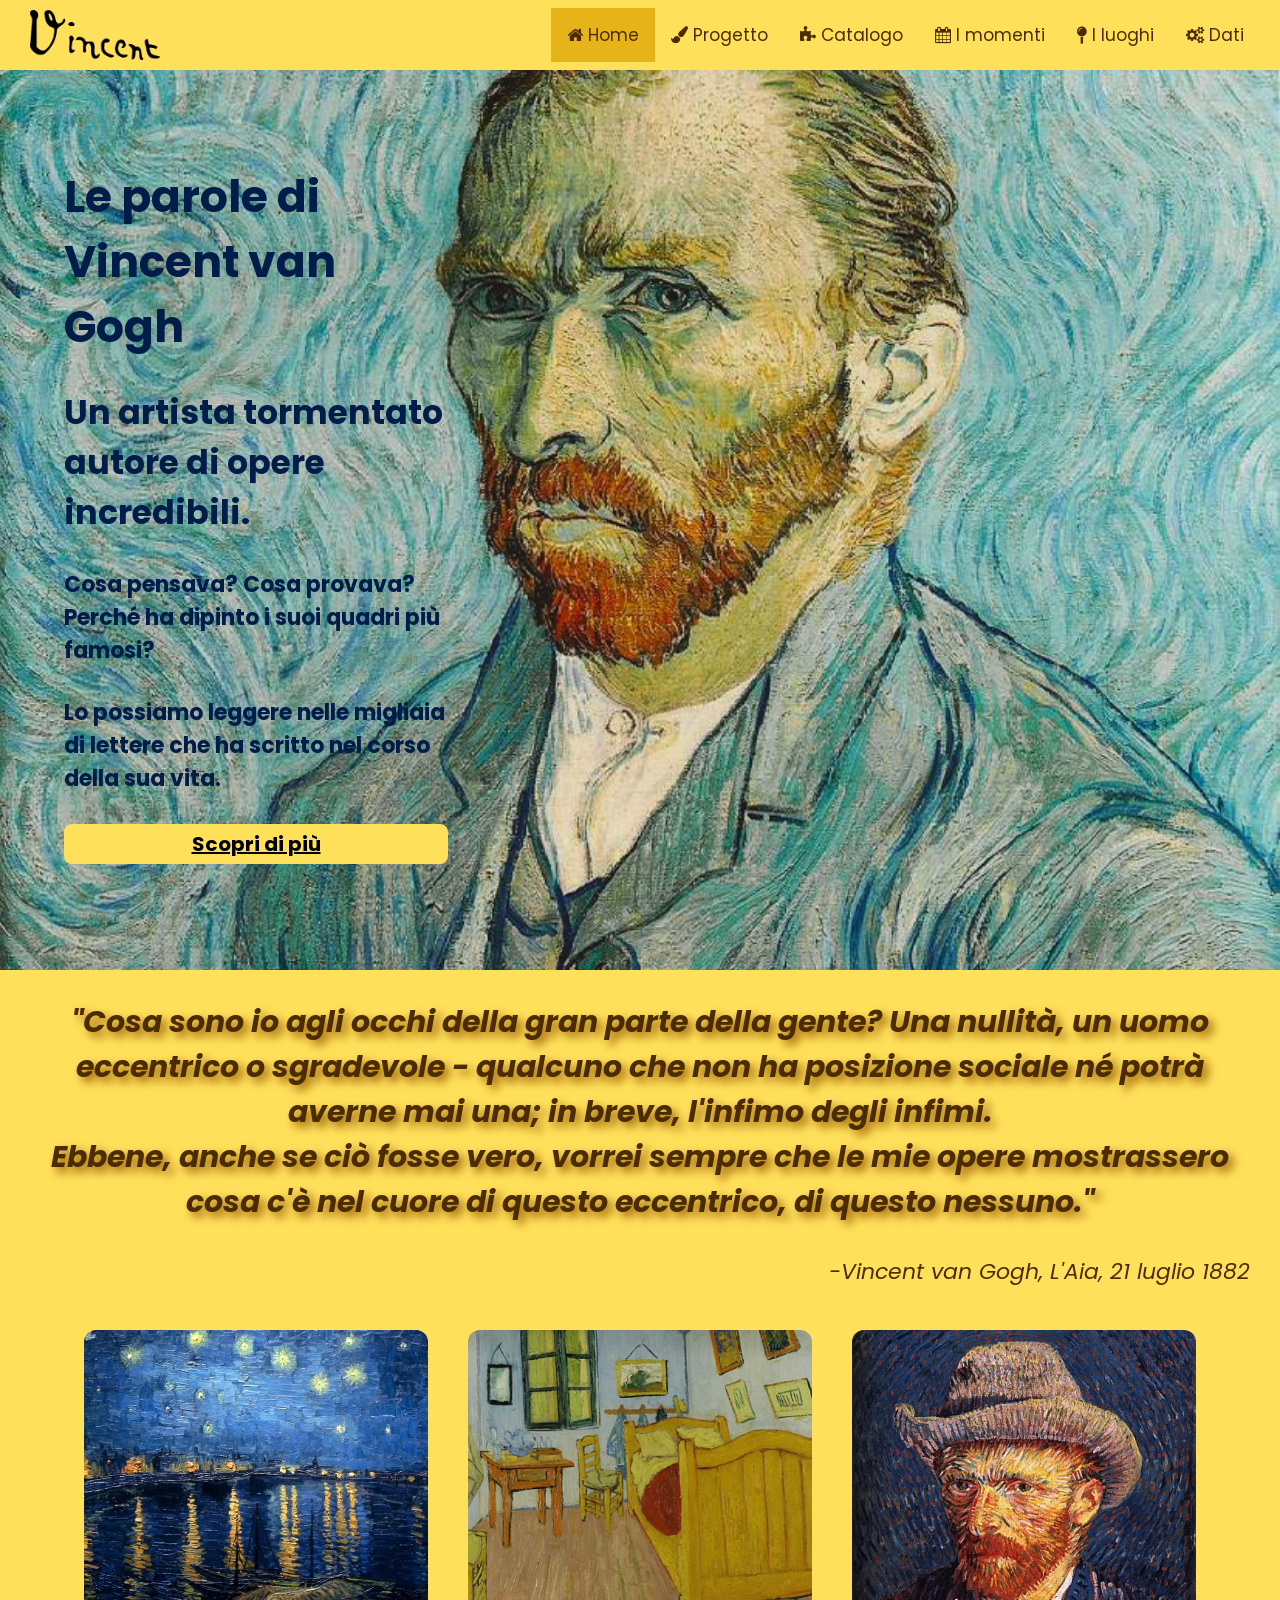
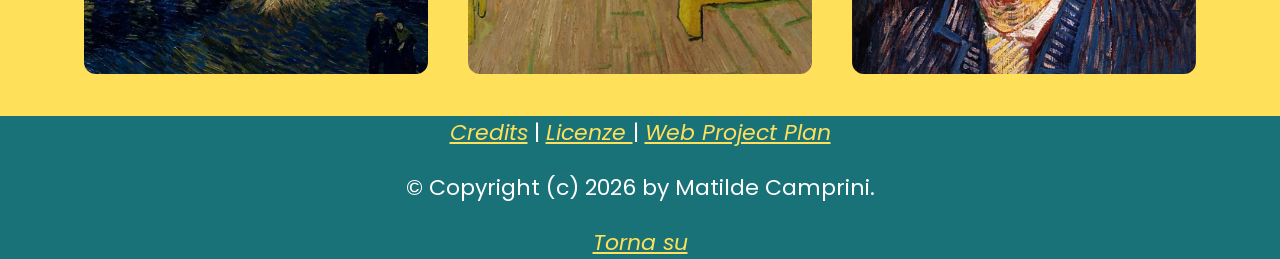
==== SitoVanGogh/index.html @ ef8ada82 "Add files via upload" ====
<!DOCTYPE html>
<html>
	<head>
		<!-- in head ci va per forza un elemento title, qui metto anche il foglio di stile e i metadati -->
		<title> Le parole di Vincent van Gogh </title>
		<meta charset="UTF-8">
		<meta name="description" content="Sito dedicato alla produzione epistolare e artistica di van Gogh">
		<meta name="keywords" content="van Gogh, dipinti, lettere">
		<meta name="author" content="Matilde Camprini">
		<meta name="viewport" content="width=device-width, initial-scale=1.0">
		<link href='https://fonts.googleapis.com/css?family=Poppins' rel='stylesheet'>
		<link rel="stylesheet" href="https://cdnjs.cloudflare.com/ajax/libs/font-awesome/4.7.0/css/font-awesome.min.css">
		<link rel="stylesheet" href="stile_vangogh.css">
	</head>

	<body>
		<div>
			<header class="bg_yellow"> 
				<div class="header_img">
					<a href="index.html">
						<img src="img/autografo.svg.png" alt="Autografo di van Gogh" title="Autografo di van Gogh">
					</a>
				</div>
				
				<div class="topnav bg_yellow"> 
					<a href="#" class="pagina"> <i class="fa">&#xf015;</i> Home </a>
					<a href="progetto.html"> <i class="fa">&#xf1fc;</i> Progetto </a>
					<a href="catalogo.html"> <i class="fa">&#xf12e;</i> Catalogo </a>
					<a href="momenti.html"> <i class="fa">&#xf073;</i> I momenti </a>
					<a href="luoghi.html"> <i class="fa">&#xf276;</i> I luoghi </a>
					<a href="dati.html"> <i class="fa">&#xf085;</i> Dati </a>
				</div>
			</header>
		</div>

		<div class="hero_image">
			<div class="hero_text">
			    <h1>Le parole di Vincent van Gogh</h1>
			    <h2>Un artista tormentato autore di opere incredibili. </h2> 
			    <h4>Cosa pensava? Cosa provava? Perché ha dipinto i suoi quadri più famosi? </h4>
				<h4>Lo possiamo leggere nelle migliaia di lettere che ha scritto nel corso della sua vita.</h4>
			    <p> <button class="hero_button bg_yellow"> <a href="#quote">Scopri di più</a></button> </p>
			</div>
		</div>

		<div class="bg_yellow">
			<blockquote id="quote" class="quote"> "Cosa sono io agli occhi della gran parte della gente? Una nullità, un uomo eccentrico o sgradevole - qualcuno che non ha posizione sociale né potrà averne mai una; in breve, l'infimo degli infimi.  <br> Ebbene, anche se ciò fosse vero, vorrei sempre che le mie opere mostrassero cosa c'è nel cuore di questo eccentrico, di questo nessuno." </blockquote>
			<p class="author"> -Vincent van Gogh, L'Aia, 21 luglio 1882</p>
		</div>
		<div class="navigazione2">
			<div class="container">
				<img src="img/visita_per_luoghi.jpg" alt="immagine di notte stellata sul rodano" class="image">
				<div class="overlay">visita per luoghi</div>
			</div>
			<div class="container">
				<a href="catalogo.html"><img src="img/visita_catalogo.jpg" alt="immagine della camera di van gogh" class="image"> </a>
				<div class="overlay">visita catalogo</div>
			</div>
			<div class="container">
				<img src="img/visita_per_momenti.jpg" alt="immagine di autoritratto" class="image">
				<div class="overlay">visita per date</div>
			</div>
		</div>
<!-- footer -->
		<footer class="bg_teal">
			<div class="credits"> 
				<p> <a href="#" target="_blank">Credits</a> | <a href="#">Licenze </a>| <a href="progetto.html">Web Project Plan</a> </p>
			</div>
			<div class="copyright">
				<p> &copy; Copyright (c) 2026 by Matilde Camprini. </p>
				<p> <a href="#top"> Torna su </a></p>
			</div>
		</footer>
		
	</body>
---- SitoVanGogh/stile_vangogh.css ----
* {
    box-sizing: border-box;
    font-family: Poppins, sans-serif;
    -webkit-font-smoothing: antialiased;
}

html, body {
    height: 100%;
    margin: 0;
    color: black;
    background-color: #ffe05b;
    font-size: 22px;
}

.bg_yellow {
  background-color: #ffe05b;
}
.bg_blue {
	background-color: #3891A6;
}
.bg_teal {
	background: #197278;
}

/* HEADER */
header {
  display: flex; 
  justify-content: space-between;
  align-items: center;
  padding: 0 20px;
}
.header_img img {
  width: 150px; 
  height: auto;
  padding: 10px;
  display: block;
}

/* TOPNAV */
.topnav {
    overflow: hidden;
}
.topnav a {
	color: #4A2C00;
  text-align: center;
  text-decoration: none;
  padding: 14px 16px;
  float: left;
  font-size: 17px;
  cursor: pointer;
}
.topnav a:hover {
  background-color: #e6b319;
  color: black;
}
/* pagina attiva*/ 
.pagina {
	background-color: #e6b319;
}
/* ELEMENTI INDEX */
/* hero */
.hero_image {
  background-image: url("img/autoritratto.png.jpg");
  height: 100%; 
  width: 100%;
  background-position: center;
  background-repeat: no-repeat;
  background-size: cover; /* Fondamentale per le immagini Hero */
  position: relative;
}
.hero_text {
	width: 40%;
	padding: 5%;
	color: #001D4A;
}
.hero_button {
	width: 100%;
	height: 40px;
  border: none;
  border-radius: 8px;
  color: #4A2C00;
  cursor: pointer;
  text-align: center;
}
.hero_button:hover {
  background-color: #e6b319;
}
.hero_button a {
	font-size: 20px;
	font-weight: bold;
	color: black;
	padding: 10px;
}

/* quote */
.quote {
	text-align: center;
	font-size: 30px;
	text-shadow: 5px 5px 10px #995c00;
	font-style: italic;
	font-weight: bold;
	color: #4A2C00;
}
.author {
	text-align:right;
	font-style: italic;
	padding-right: 30px;
	color: #4A2C00;
}

/* navigazione secondaria index */
.navigazione2 {
	display:flex;
	justify-content: center;
  width: 100%;
  padding: 0;
  margin: 0;
}
.container {
	float: left;
  position: relative;
  width: 50%;
  max-width: 30%;
  padding: 20px;
 }
/* immagine responsive */
.image {
  display: block;
  width: 100%;
  height: auto;
  border-radius: 12px;
}
/* overlay scritta sopra l'immagine */
.overlay {
  position: absolute;
  bottom: 20px;
  background: rgb(0, 0, 0);
  background: rgba(0, 0, 0, 0.5); /* Black see-through */
  color: #f1f1f1;
  width: 91%;
  transition: .5s ease;
  opacity:0;
  color: white;
  font-size: 20px;
  padding: 20px;
  text-align: center;
  border-radius: 12px;
}
/* overlay in hover */
.container:hover .overlay {
  opacity: 1;
}

/* FOOTER */
.footer {
  clear: both; 
  width: 100%;
}
.credits, .copyright {
	color: white;
	text-align: center;
}
.credits a, .copyright a{
	color: #ffe05b;
	font-style: italic;
}

/* SCROLL BAR */
::-webkit-scrollbar {
  width: 20px;
}
/* Track */
::-webkit-scrollbar-track {
  box-shadow: inset 0 0 5px grey; 
  border-radius: 5px;
}
/* Handle */
::-webkit-scrollbar-thumb {
  background: #197278; 
  border-radius: 10px;
}
/* Handle on hover */
::-webkit-scrollbar-thumb:hover {
  background: #003380; 
}

/* PROGETTO */
/* columns progetto*/ 
.row {
  display: flex;
  flex-wrap: wrap;
}

.leftcolumn {
  width: 20%;
  background-color: #3891A6;
}

.rightcolumn {
  width: 70%;
  padding: 20px;
  font-size: 18px;
	color: #4A2C00;
}
.rightcolumn a{
	color: #4A2C00;
}
.rightcolumn a:hover{
	color: #3891A6;
}

/* breadcrumbs */
ul.breadcrumb {
  padding: 10px 16px;
  list-style: none;
  text-align: center;
}
ul.breadcrumb li {
  display: inline;
  font-size: 18px;
 	color: white;
}
ul.breadcrumb li+li:before {
  padding: 8px;
  color: white;
  content: "/\00a0"; /* add / */
}
ul.breadcrumb li a {
  color: #001D4A;
  text-decoration: none;
}
ul.breadcrumb li a:hover {
  color: white;
  text-decoration: underline;
}

/* side navigation */
.sidenav {
	position: sticky;
  width: 100%;
  z-index: 1;
  top: 20px;
  left: 10px;
  overflow-x: hidden;
  padding: 10%;
  color: #001d4a;
}
.sidenav a {
  padding: 6px 8px 6px 16px;
  text-decoration: none;
  font-size: 17px;
  color: #001D4A;
  display: block;
}
.sidenav a:hover {
  color: #f1f1f1;
}
@media screen and (max-height: 450px) {
  .sidenav {padding-top: 15px;}
  .sidenav a {font-size: 18px;}
}
.sidenav button {
	width: 100%;
	height: 50px;
  border: none;
  color: black;
  font-size: 17px;
  font-weight: bold;
  background-color: #3891A6;
  padding: 15px 32px;
  cursor: pointer;
}
.sidenav button:hover {
	background-color: #197278;
	color: white;
}
/* CATALOGO */
/* tab catalogo*/
.tab {
  overflow: hidden;
  border: 1px solid #ccc;
  background-color: #f1f1f1;
}
/* bottoni per aprire tab */
.tab button {
  background-color: inherit;
  float: left;
  border: none;
  outline: none;
  cursor: pointer;
  padding: 14px 16px;
  transition: 0.3s;
}
/* background per bottoni in hover */
.tab button:hover {
  background-color: #ddd;
}
/* tab attiva */
.tab button.active {
  background-color: #ccc;
}
/* tab contenuto */
.tabcontent {
  display: none;
  padding: 6px 12px;
  border: 1px solid #ccc;
  border-top: none;
}

/* colonne della galleria catalogo */
.galleryrow {
  display: flex;
  flex-wrap: wrap;
  padding: 0 4px;
}
/* colonne di stessa grandezza */
.column {
  flex: 50%;
  padding: 0 4px;
}
.column img {
  margin-top: 8px;
  vertical-align: middle;
}

/* accordion catalogo */
.accordion {
  background-color: #001d4a;
  cursor: pointer;
  padding: 18px;
  width: 100%;
  border: none;
  text-align: left;
  outline: none;
  font-size: 15px;
  transition: 0.3s;
}
.active, .accordion:hover {
  background-color: #001d4a;
}
.accordion:after {
  content: '\002B';
  color: white;
  font-weight: bold;
  float: right;
  margin-left: 5px;
}
.active:after {
  content: "\2212";
}
.panel {
  padding: 0 18px;
  max-height: 0;
  overflow: hidden;
  transition: max-height 0.2s ease-out;
}

/* columns item */
.item_column {
	flex: 1;  
  padding: 10px;
  display: flex;
  flex-direction: column;
}
/* flip card item */
.flip-card {
  background-color: transparent;
  width: 100%;
  flex: 1;  /* occupa tutto lo spazio disponibile */
  min-height: 600px;  
  border: 1px solid #f1f1f1;
  perspective: 1000px; /* 3D */
}
/* interno della card */
.flip-card-inner {
  position: relative;
  width: 100%;
  height: 100%;
  text-align: center;
  transition: transform 0.8s;
  transform-style: preserve-3d;
}
.flip-card:hover .flip-card-inner {
  transform: rotateY(180deg); /* flip orizzontale */
}
/* Position the front and back side */
.flip-card-front, .flip-card-back {
  position: absolute;
  width: 100%;
  height: 100%;
  -webkit-backface-visibility: hidden; /* Safari */
  backface-visibility: hidden;
}
.flip-card-front img {
	width: 100%;
  height: 100%;
  object-fit: cover;
}
/* front side (fallback if image is missing) */
.flip-card-front {
  background-color: #bbb;
  color: black;
}
/* back side */
.flip-card-back {
  background-color: dodgerblue;
  color: white;
  transform: rotateY(180deg);
}
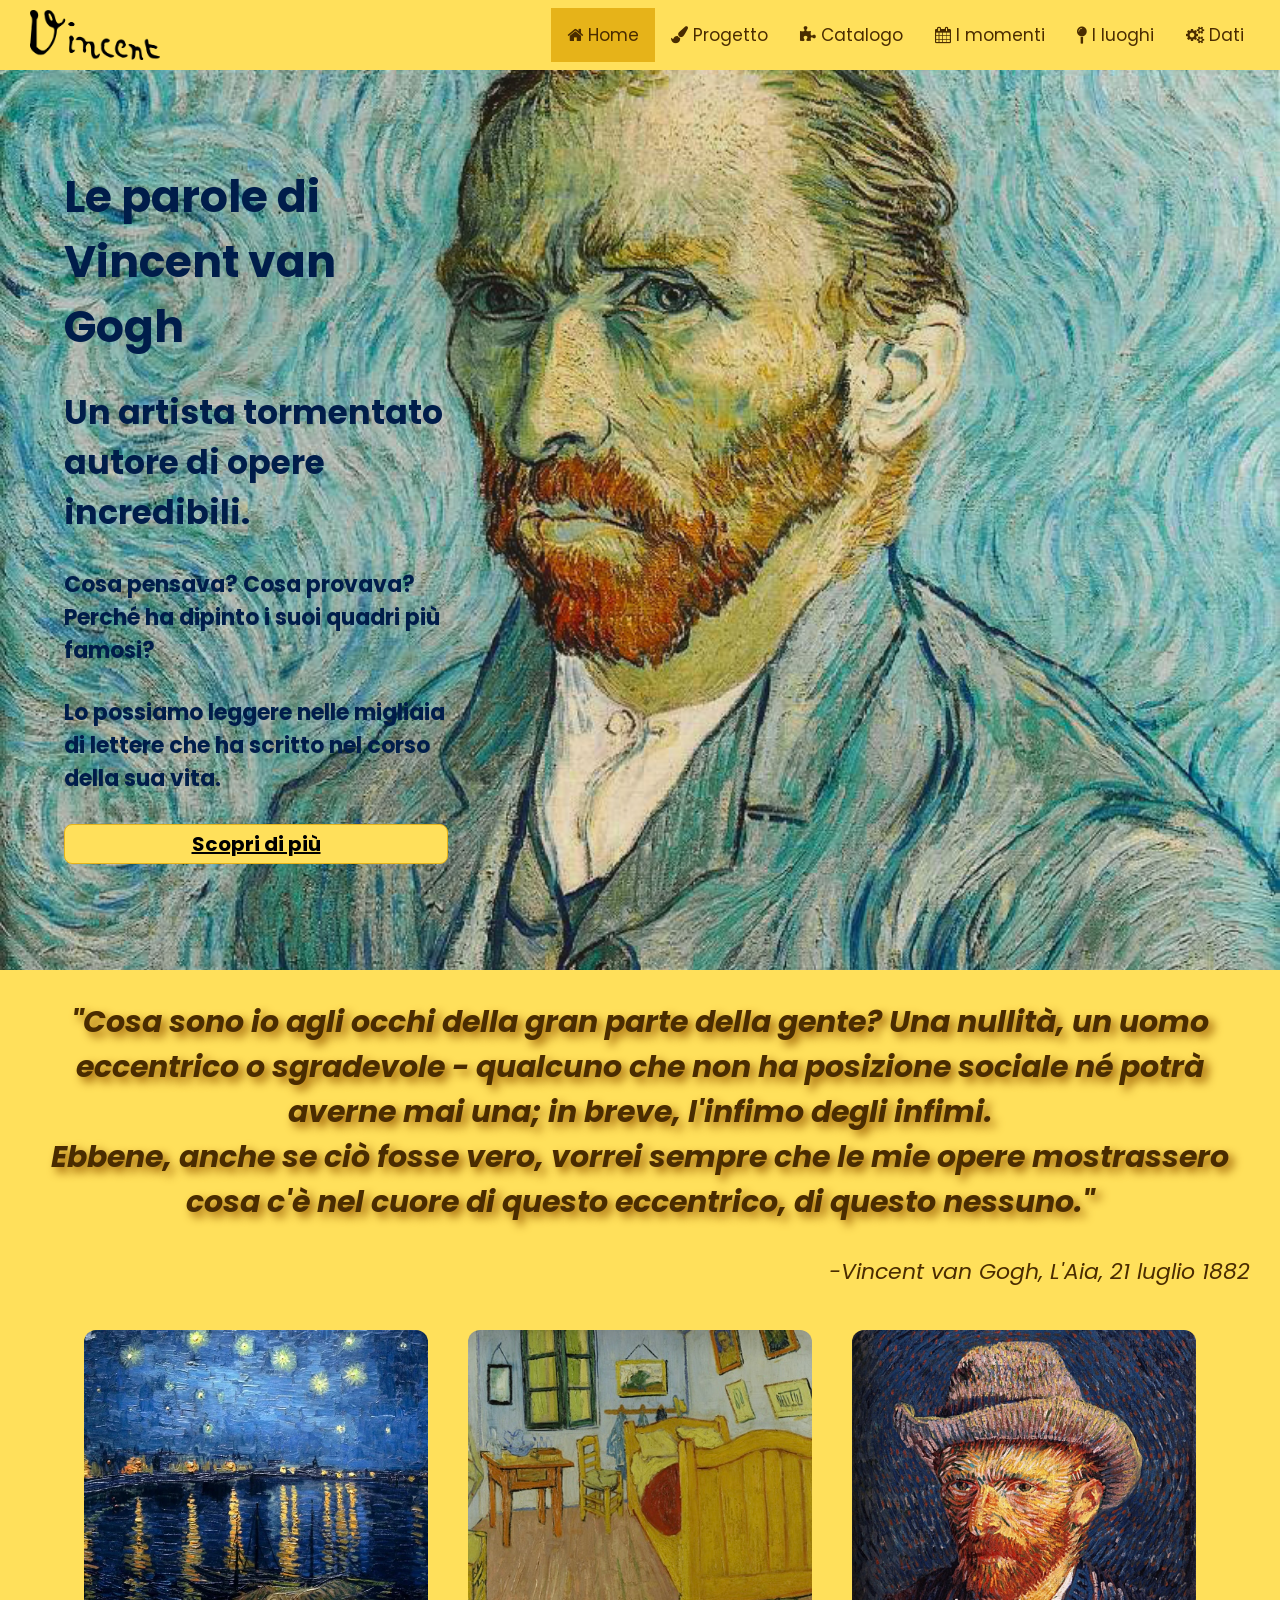
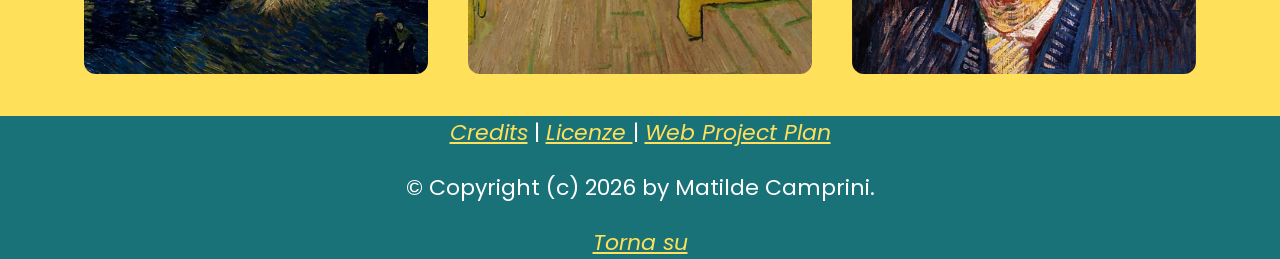
==== commit bf08def9: "Add files via upload" ====
--- a/SitoVanGogh/index.html
+++ b/SitoVanGogh/index.html
@@ -18,7 +18,7 @@
 			<header class="bg_yellow"> 
 				<div class="header_img">
 					<a href="index.html">
-						<img src="img/autografo.svg.png" alt="Autografo di van Gogh" title="Autografo di van Gogh">
+						<img src="img/layout/autografo.svg.png" alt="Autografo di van Gogh" title="Autografo di van Gogh">
 					</a>
 				</div>
 				
@@ -26,7 +26,7 @@
 					<a href="#" class="pagina"> <i class="fa">&#xf015;</i> Home </a>
 					<a href="progetto.html"> <i class="fa">&#xf1fc;</i> Progetto </a>
 					<a href="catalogo.html"> <i class="fa">&#xf12e;</i> Catalogo </a>
-					<a href="momenti.html"> <i class="fa">&#xf073;</i> I momenti </a>
+					<a href="timeline.html"> <i class="fa">&#xf073;</i> I momenti </a>
 					<a href="luoghi.html"> <i class="fa">&#xf276;</i> I luoghi </a>
 					<a href="dati.html"> <i class="fa">&#xf085;</i> Dati </a>
 				</div>
@@ -49,16 +49,16 @@
 		</div>
 		<div class="navigazione2">
 			<div class="container">
-				<img src="img/visita_per_luoghi.jpg" alt="immagine di notte stellata sul rodano" class="image">
-				<div class="overlay">visita per luoghi</div>
+				<a href="luoghi.html"><img src="img/layout/visita_per_luoghi.jpg" alt="immagine di notte stellata sul rodano" class="image"></a>
+				<div class="overlay">Visita per luoghi</div>
 			</div>
 			<div class="container">
-				<a href="catalogo.html"><img src="img/visita_catalogo.jpg" alt="immagine della camera di van gogh" class="image"> </a>
-				<div class="overlay">visita catalogo</div>
+				<a href="catalogo.html"><img src="img/layout/visita_catalogo.jpg" alt="immagine della camera di van gogh" class="image"> </a>
+				<div class="overlay">Visita catalogo</div>
 			</div>
 			<div class="container">
-				<img src="img/visita_per_momenti.jpg" alt="immagine di autoritratto" class="image">
-				<div class="overlay">visita per date</div>
+				<a href="timeline.html"><img src="img/layout/visita_per_momenti.jpg" alt="immagine di autoritratto" class="image"></a>
+				<div class="overlay">Visita per date</div>
 			</div>
 		</div>
 <!-- footer -->
@@ -71,5 +71,6 @@
 				<p> <a href="#top"> Torna su </a></p>
 			</div>
 		</footer>
-		
-	</body>+		<script src="js/main.js"></script>	
+	</body>
+</html>
--- a/SitoVanGogh/stile_vangogh.css
+++ b/SitoVanGogh/stile_vangogh.css
@@ -60,13 +60,14 @@
 /* ELEMENTI INDEX */
 /* hero */
 .hero_image {
-  background-image: url("img/autoritratto.png.jpg");
+  background-image: url("img/layout/autoritratto.png.jpg");
   height: 100%; 
   width: 100%;
   background-position: center;
   background-repeat: no-repeat;
   background-size: cover; /* Fondamentale per le immagini Hero */
   position: relative;
+  transition: background-size 0.1s linear;
 }
 .hero_text {
 	width: 40%;
@@ -76,9 +77,10 @@
 .hero_button {
 	width: 100%;
 	height: 40px;
-  border: none;
+  border: 1px solid #e6b319;
   border-radius: 8px;
   color: #4A2C00;
+  background-color: #ffe05b;
   cursor: pointer;
   text-align: center;
 }
@@ -153,8 +155,13 @@
 
 /* FOOTER */
 .footer {
-  clear: both; 
-  width: 100%;
+	position: relative;
+  clear: both;
+  width: 100%;
+  background-color: #197278;
+  display: block;
+  margin-top: 20px;
+  padding: 20px 0;
 }
 .credits, .copyright {
 	color: white;
@@ -167,7 +174,7 @@
 
 /* SCROLL BAR */
 ::-webkit-scrollbar {
-  width: 20px;
+  width: 10px;
 }
 /* Track */
 ::-webkit-scrollbar-track {
@@ -192,15 +199,18 @@
 }
 
 .leftcolumn {
-  width: 20%;
+  width: 30%;
   background-color: #3891A6;
+  box-sizing: border-box;
 }
 
 .rightcolumn {
   width: 70%;
   padding: 20px;
+  box-sizing: border-box;
   font-size: 18px;
 	color: #4A2C00;
+	position: relative;
 }
 .rightcolumn a{
 	color: #4A2C00;
@@ -211,9 +221,9 @@
 
 /* breadcrumbs */
 ul.breadcrumb {
-  padding: 10px 16px;
+  padding: 10px 20px;
   list-style: none;
-  text-align: center;
+  text-align: left;
 }
 ul.breadcrumb li {
   display: inline;
@@ -278,12 +288,16 @@
 /* tab catalogo*/
 .tab {
   overflow: hidden;
-  border: 1px solid #ccc;
+  border: 1px solid #e6b319;
   background-color: #f1f1f1;
 }
 /* bottoni per aprire tab */
 .tab button {
-  background-color: inherit;
+	color: #4A2C00;
+  background-color: #ffe05b;
+  font-size: 17px;
+  font-weight: bold;
+  width: 50%;
   float: left;
   border: none;
   outline: none;
@@ -293,11 +307,11 @@
 }
 /* background per bottoni in hover */
 .tab button:hover {
-  background-color: #ddd;
+  background-color: #e6b319;
 }
 /* tab attiva */
 .tab button.active {
-  background-color: #ccc;
+  background-color: #e6b319;
 }
 /* tab contenuto */
 .tabcontent {
@@ -313,14 +327,55 @@
   flex-wrap: wrap;
   padding: 0 4px;
 }
-/* colonne di stessa grandezza */
+/* Create two equal columns that sits next to each other */
 .column {
   flex: 50%;
+  max-width: 50%;
   padding: 0 4px;
+}
+.column p {
+	margin-top: 0px;
+	text-align: right;
 }
 .column img {
   margin-top: 8px;
   vertical-align: middle;
+  width: 100%;
+}
+/* Responsive layout - makes a two column-layout instead of four columns */
+@media screen and (max-width: 800px) {
+  .column {
+    flex: 50%;
+    max-width: 50%;
+  }
+}
+/* Responsive layout - makes the two columns stack on top of each other instead of next to each other */
+@media screen and (max-width: 600px) {
+  .column {
+    flex: 100%;
+    max-width: 100%;
+  }
+}
+
+/* pagination */
+.pagination {
+  display: flex;
+  justify-content: center;
+  list-style: none;
+  padding: 0px;
+}
+.pagination li a {
+  display: inline-block;
+  padding: 8px 12px;
+  text-decoration: none;
+  border: 1px solid #e6b319;
+  color: #4A2C00;  
+  margin: 0 4px;
+  border-radius: 5px;
+}
+.pagination li a.active {
+  background-color: #e6b319;
+  color:#4A2C00;
 }
 
 /* accordion catalogo */
@@ -355,12 +410,27 @@
   transition: max-height 0.2s ease-out;
 }
 
-/* columns item */
-.item_column {
-	flex: 1;  
-  padding: 10px;
-  display: flex;
-  flex-direction: column;
+/* ITEM */
+.dati {
+	color: #001D4A;
+	margin-left: 15px;
+	margin-top: 0px;
+	box-sizing: border-box;
+}
+/* table dati */
+table {
+	font-size: 17px;
+	color: #001D4A;
+}
+table a {
+	font-size: 12px;
+}
+table img {
+	max-width: 300px;
+	height: auto;
+}
+.dati p {
+	font-size: 17px;
 }
 /* flip card item */
 .flip-card {
@@ -368,7 +438,7 @@
   width: 100%;
   flex: 1;  /* occupa tutto lo spazio disponibile */
   min-height: 600px;  
-  border: 1px solid #f1f1f1;
+  border: none;
   perspective: 1000px; /* 3D */
 }
 /* interno della card */
@@ -390,20 +460,275 @@
   height: 100%;
   -webkit-backface-visibility: hidden; /* Safari */
   backface-visibility: hidden;
+  box-sizing: border-box;  
+  top: 0;
+  left: 0;
 }
 .flip-card-front img {
 	width: 100%;
-  height: 100%;
-  object-fit: cover;
+  height: auto;
+  object-fit: contain;
+  object-position: center;
 }
 /* front side (fallback if image is missing) */
 .flip-card-front {
-  background-color: #bbb;
   color: black;
+  display: flex;
+  align-items: center;
+  justify-content: center;
+  position:relative;
 }
 /* back side */
 .flip-card-back {
-  background-color: dodgerblue;
-  color: white;
   transform: rotateY(180deg);
+  overflow-y: auto; /* barra laterale per lettere lunghe*/
+  display: flex;
+  flex-direction: column;
+}
+.flip-card-back p {
+  margin: 0;
+  padding: 20 px;
+  font-size: 18px;
+  line-height: 1.5;
+  height: auto;
+}
+
+/* TIMELINE */
+.titolo {
+	text-align: center;
+	color: #800020;
+}
+.timeline {
+  position: relative;
+  max-width: 1200px;
+  margin: 0 auto;
+}
+/* The actual timeline (the vertical ruler) */
+.timeline::after {
+  content: '';
+  position: absolute;
+  width: 6px;
+  background-color: #E6B319;
+  top: 0;
+  bottom: 0;
+  left: 50%;
+  margin-left: -3px;
+}
+/* Container around content */
+.tl_container {
+  padding: 10px 40px;
+  position: relative;
+  background-color: inherit;
+  width: 50%;
+}
+/* The circles on the timeline */
+.tl_container::after {
+  content: '';
+  position: absolute;
+  width: 25px;
+  height: 25px;
+  right: -17px;
+  background-color: white;
+  border: 4px solid #800020;
+  top: 15px;
+  border-radius: 50%;
+  z-index: 1;
+}
+/* Place the container to the left */
+.left {
+  left: 0;
+}
+/* Place the container to the right */
+.right {
+  left: 50%;
+}
+/* Add arrows to the left container (pointing right) */
+.left::before {
+  content: " ";
+  height: 0;
+  position: absolute;
+  top: 22px;
+  width: 0;
+  z-index: 1;
+  right: 30px;
+  border: medium solid #800020;
+  border-width: 10px 0 10px 10px;
+  border-color: transparent transparent transparent #800020;
+}
+/* Add arrows to the right container (pointing left) */
+.right::before {
+  content: " ";
+  height: 0;
+  position: absolute;
+  top: 22px;
+  width: 0;
+  z-index: 1;
+  left: 30px;
+  border: medium solid #800020;
+  border-width: 10px 10px 10px 0;
+  border-color: transparent #800020 transparent transparent;
+}
+/* Fix the circle for containers on the right side */
+.right::after {
+  left: -16px;
+}
+/* The actual content */
+.content {
+  padding: 20px 30px;
+  color: whitesmoke;
+  background-color: #800020;
+  position: relative;
+  border-radius: 6px;
+}
+.content img {
+	max-width: 100%;    
+  height: auto;      
+  display: block;     
+  margin: 10px auto 0 auto; 
+  border-radius: 4px; 
+}
+/* Media queries - Responsive timeline on screens less than 600px wide */
+@media screen and (max-width: 600px) {
+  /* Place the timelime to the left */
+  .timeline::after {
+  left: 31px;
+  }
+
+  /* Full-width containers */
+  .tl_container {
+  width: 100%;
+  padding-left: 70px;
+  padding-right: 25px;
+  }
+  
+  /* Make sure that all arrows are pointing leftwards */
+  .tl_container::before {
+  left: 60px;
+  border: medium solid white;
+  border-width: 10px 10px 10px 0;
+  border-color: transparent white transparent transparent;
+  }
+
+  /* Make sure all circles are at the same spot */
+  .left::after, .right::after {
+  left: 15px;
+  }
+  
+  /* Make all right containers behave like the left ones */
+  .right {
+  left: 0%;
+  }
+}
+
+/* LUOGHI */ 
+#map {
+	position: relative;
+	top: 0px;
+	left: 0;
+	right: 0;
+	bottom: 0;
+	width: 100%;
+	height: 500px;
+	z-index: 1;
+	float: none;
+  clear: both;
+}
+.mapcontainer {
+	top:0;
+}
+
+/* DATI */
+.datititolo {
+	color: #4A2C00;
+	text-align: center;
+} 
+/* bottone per download csv */
+.download_btn {
+	width: 25%;
+	margin-left: 20px;
+	height: 40px;
+  border: 1px solid #e6b319;
+  border-radius: 8px;
+  color: #4A2C00;
+  background-color: #ffe05b;
+  cursor: pointer;
+  text-align: center;
+}
+.download_btn:hover {
+  background-color: #e6b319;
+}
+.download_btn a {
+	text-decoration: none;
+	text-align: center;
+	color: inherit;
+}
+/* search bar */
+.search_wrapper {
+	float: right;
+	width: 25%;
+	height:80px;
+	margin-left: 670px;
+	border-radius: 8px;
+	color: #4A2C00;
+}
+.search_wrapper input[type=text] {
+  float: right;
+  padding: 6px;
+  border-radius: 8px;
+  border: none;
+  margin: 0px;
+  font-size: 17px;
+  width: 100%;
+  height: 40px;
+}
+/* When the screen is less than 600px wide, stack the links and the search field vertically instead of horizontally */
+@media screen and (max-width: 600px) {
+  input[type=text] {
+    float: none;
+    display: block;
+    text-align: left;
+    width: 100%;
+    margin: 0;
+    padding: 14px;
+  }
+  input[type=text] {
+    border: 1px solid #ccc;
+  }
+}
+
+/* table dati */
+.data_table {
+	margin-top: 30px;
+	box-sizing: border-box;
+	width: 100%;
+	align-items: center;
+	font-size: 20px;
+	padding: 10px;
+	border-collapse: collapse;
+  border-spacing: 0;
+  border: 1px solid #3891A6;
+  background-color: #c6e4ec;
+}
+th, td {
+  text-align: left;
+  padding: 15px;
+}
+tr:nth-child(even) {
+  background-color: #3891A6;
+}
+.data_table a {
+	font-size: 20px;
+}
+.table_head {
+	background-color: #001d4a;
+	color: whitesmoke;
+	font-size: 22px;
+	font-weight: bold;
+	padding: 20px;
+}
+.table_head i {
+	font-size:24px;
+}
+.table_head i:hover {
+	color: #3891A6;
 }
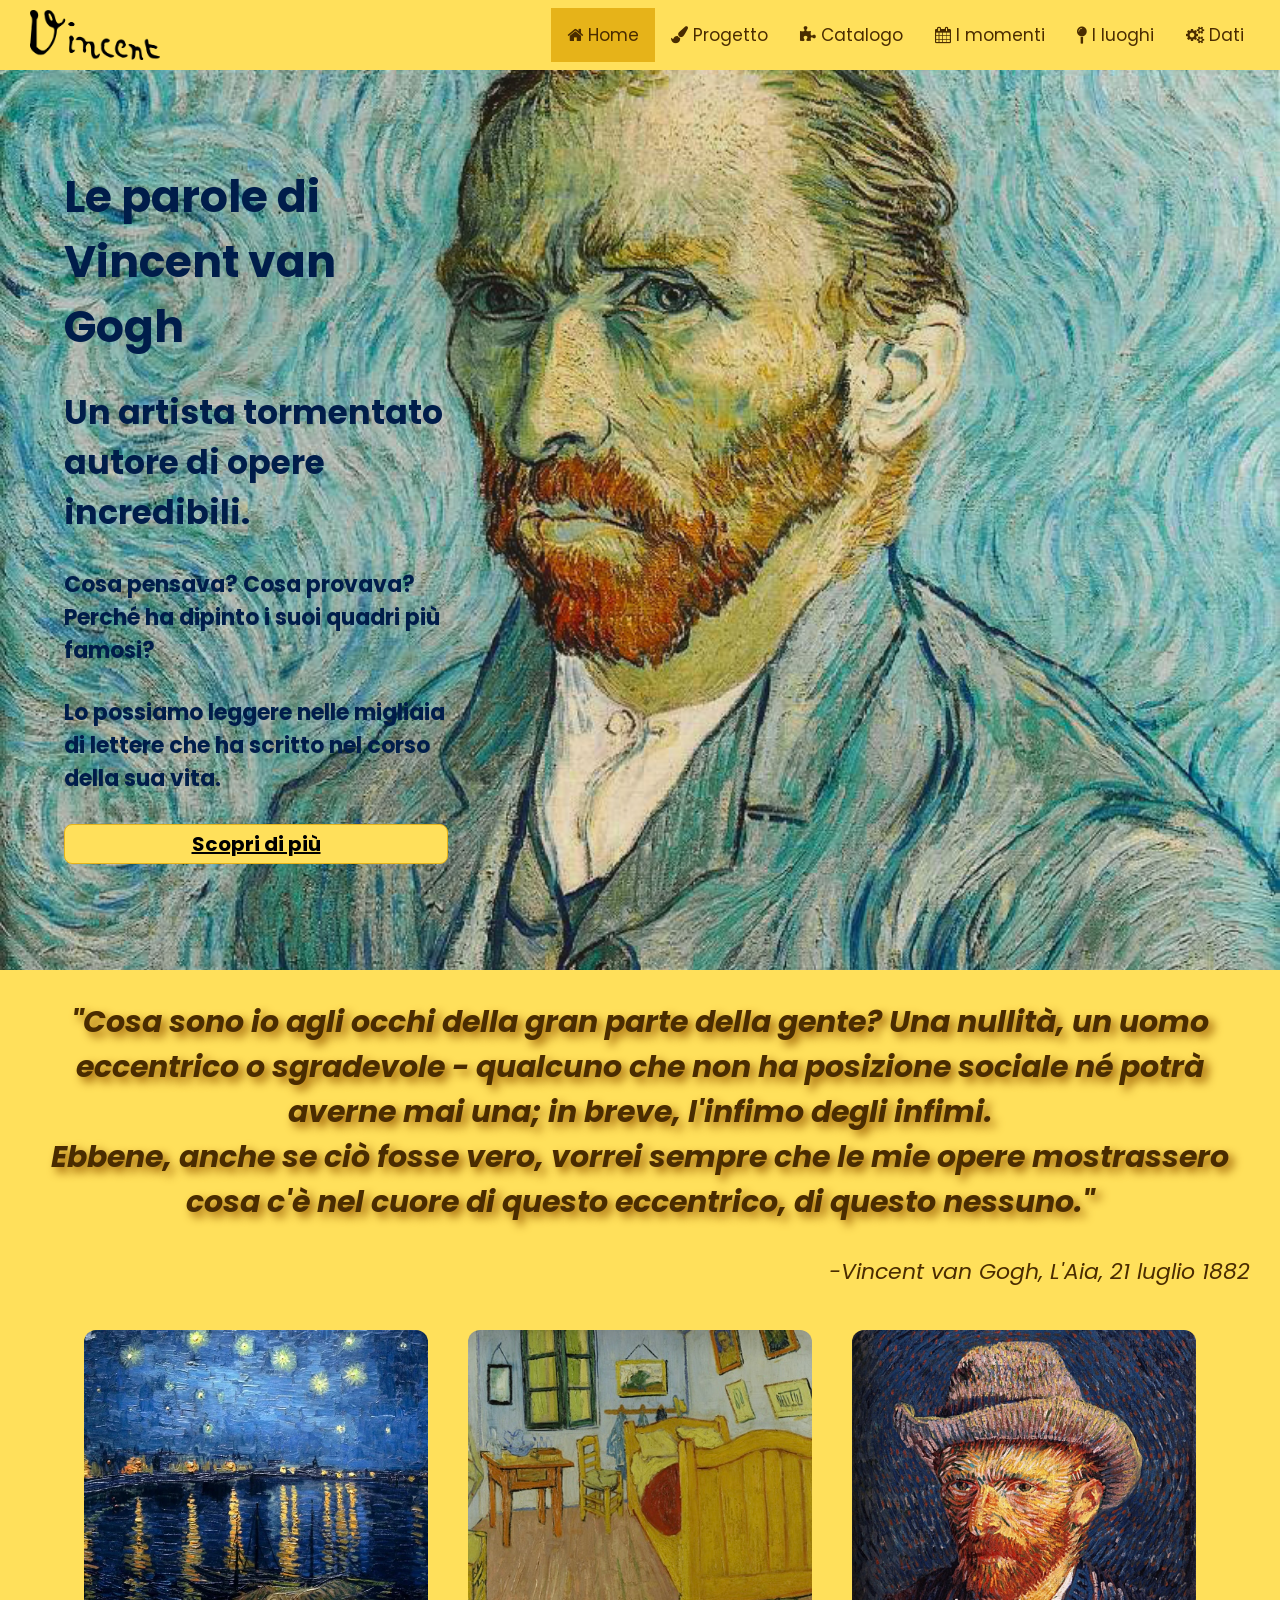
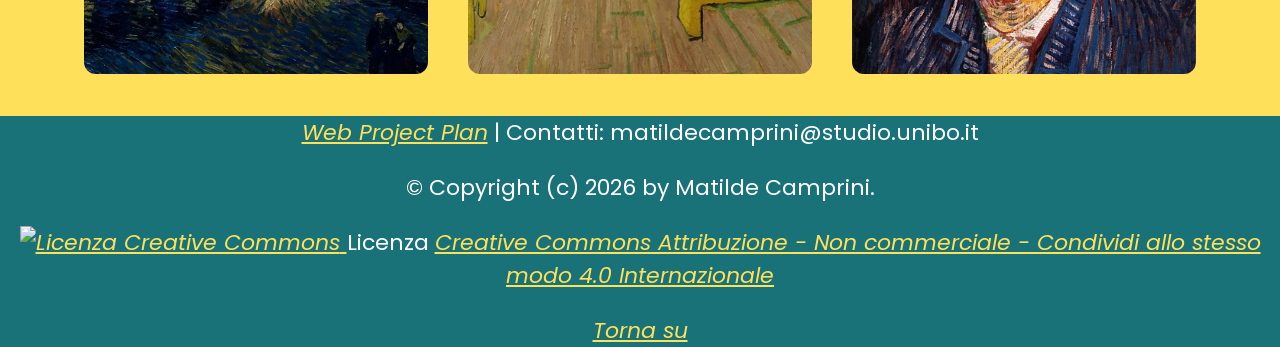
==== commit c053cad2: "index.html" ====
--- a/SitoVanGogh/index.html
+++ b/SitoVanGogh/index.html
@@ -4,9 +4,13 @@
 		<!-- in head ci va per forza un elemento title, qui metto anche il foglio di stile e i metadati -->
 		<title> Le parole di Vincent van Gogh </title>
 		<meta charset="UTF-8">
+		<meta name="author" content="Matilde Camprini">
+		<meta name="title" content="Le parole di Vincent van Gogh">
 		<meta name="description" content="Sito dedicato alla produzione epistolare e artistica di van Gogh">
-		<meta name="keywords" content="van Gogh, dipinti, lettere">
-		<meta name="author" content="Matilde Camprini">
+		<meta name="subject" content="van Gogh, dipinti, lettere">
+		<meta name="publisher" content="Matilde Camprini">
+		<meta name="date" content="05-2026">
+		<meta name="language" content="it">
 		<meta name="viewport" content="width=device-width, initial-scale=1.0">
 		<link href='https://fonts.googleapis.com/css?family=Poppins' rel='stylesheet'>
 		<link rel="stylesheet" href="https://cdnjs.cloudflare.com/ajax/libs/font-awesome/4.7.0/css/font-awesome.min.css">
@@ -49,28 +53,36 @@
 		</div>
 		<div class="navigazione2">
 			<div class="container">
-				<a href="luoghi.html"><img src="img/layout/visita_per_luoghi.jpg" alt="immagine di notte stellata sul rodano" class="image"></a>
+				<a href="luoghi.html"><img src="img/layout/visita_per_luoghi.jpg" alt="immagine di notte stellata sul rodano" title="immagine di notte stellata sul rodano" class="image"></a>
 				<div class="overlay">Visita per luoghi</div>
 			</div>
 			<div class="container">
-				<a href="catalogo.html"><img src="img/layout/visita_catalogo.jpg" alt="immagine della camera di van gogh" class="image"> </a>
+				<a href="catalogo.html"><img src="img/layout/visita_catalogo.jpg" alt="immagine della camera di van gogh" title="immagine della camera di van gogh" class="image"> </a>
 				<div class="overlay">Visita catalogo</div>
 			</div>
 			<div class="container">
-				<a href="timeline.html"><img src="img/layout/visita_per_momenti.jpg" alt="immagine di autoritratto" class="image"></a>
+				<a href="timeline.html"><img src="img/layout/visita_per_momenti.jpg" alt="immagine di autoritratto" title="immagine di autoritratto" class="image"></a>
 				<div class="overlay">Visita per date</div>
 			</div>
 		</div>
 <!-- footer -->
 		<footer class="bg_teal">
 			<div class="credits"> 
-				<p> <a href="#" target="_blank">Credits</a> | <a href="#">Licenze </a>| <a href="progetto.html">Web Project Plan</a> </p>
+				<p><a href="progetto.html">Web Project Plan</a> | Contatti: matildecamprini@studio.unibo.it</p>
 			</div>
 			<div class="copyright">
 				<p> &copy; Copyright (c) 2026 by Matilde Camprini. </p>
+				<p>
+		            <a rel="license" href="http://creativecommons.org/licenses/by-nc-sa/4.0/">
+		                <img alt="Licenza Creative Commons" src="https://i.creativecommons.org/l/by-nc-sa/4.0/80x15.png" />
+		            </a>Licenza 
+		            <a rel="license" href="http://creativecommons.org/licenses/by-nc-sa/4.0/">
+		                Creative Commons Attribuzione - Non commerciale - Condividi allo stesso modo 4.0 Internazionale
+		            </a>
+		        </p>
 				<p> <a href="#top"> Torna su </a></p>
 			</div>
 		</footer>
 		<script src="js/main.js"></script>	
 	</body>
-</html>+</html>
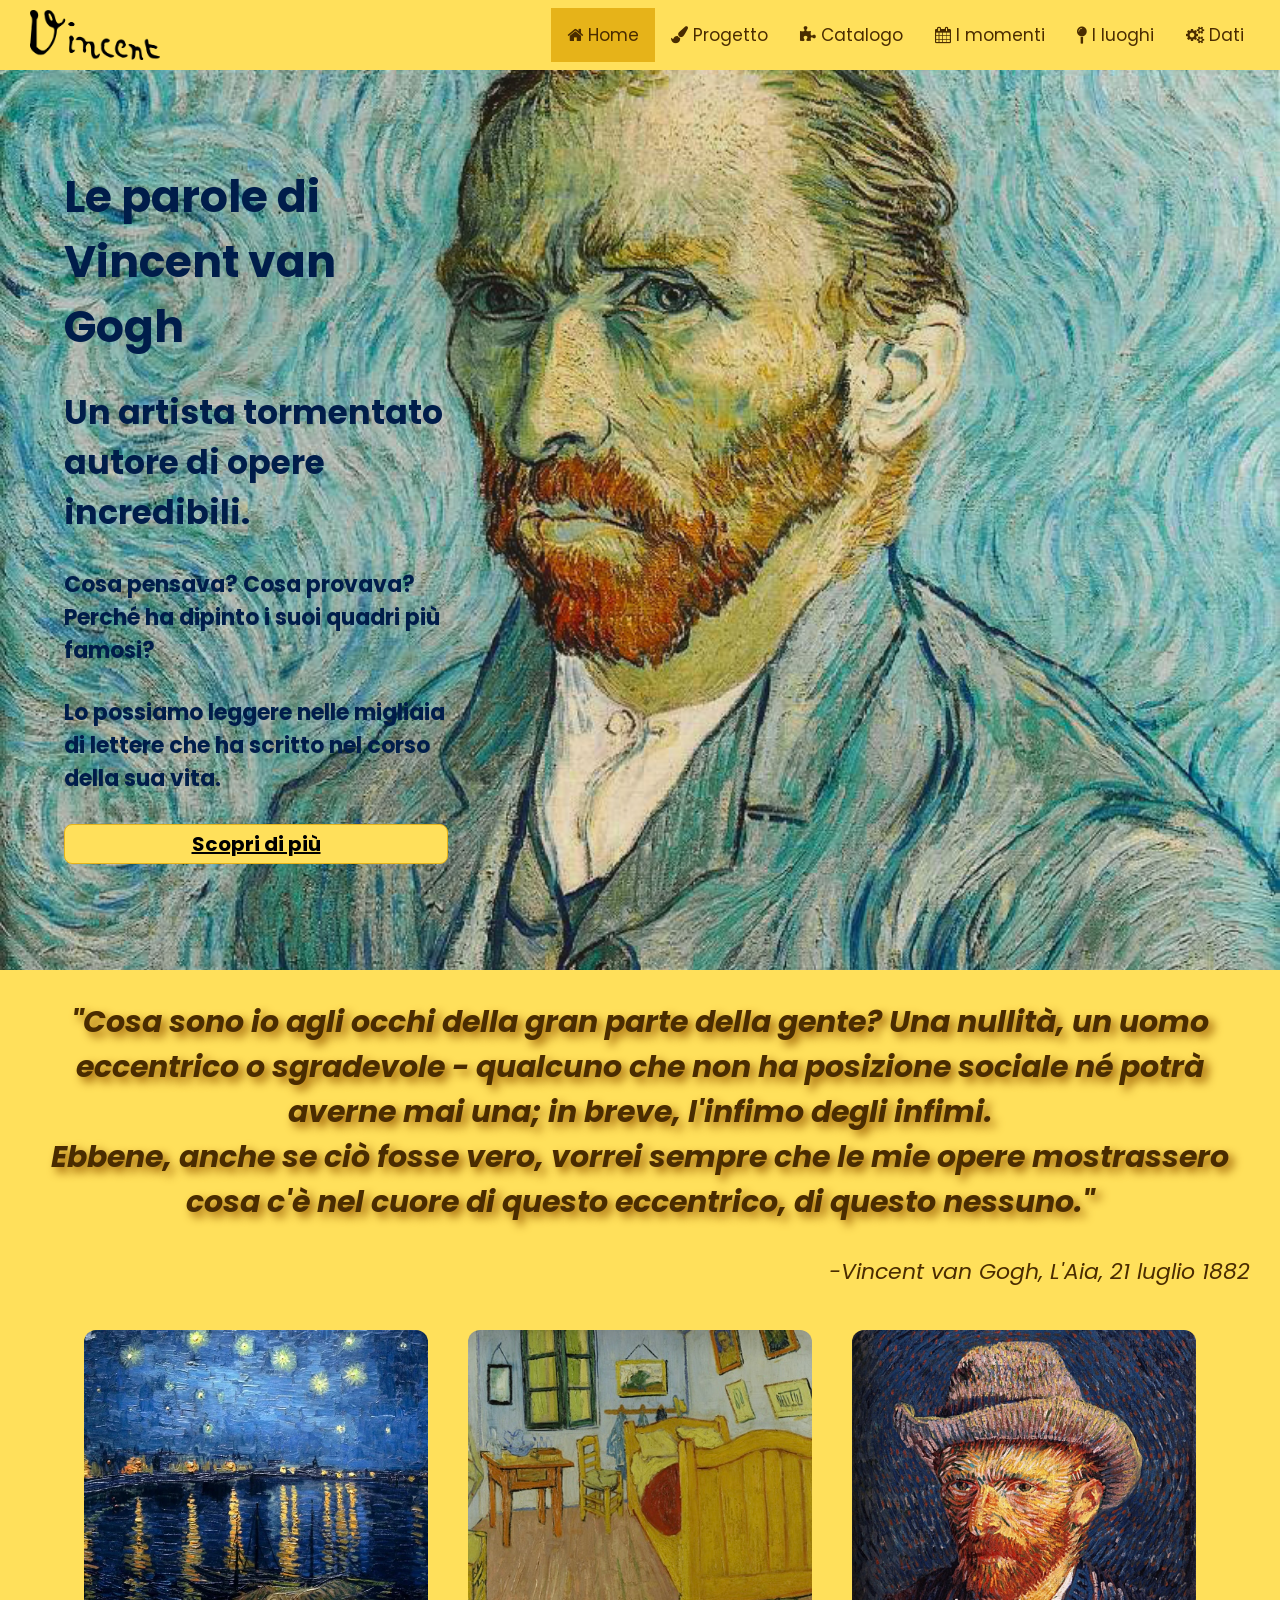
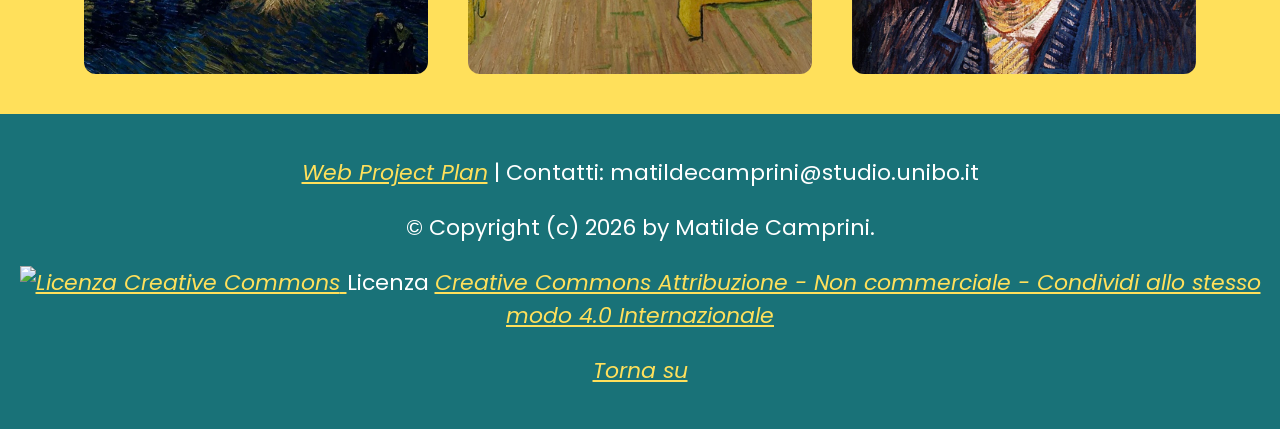
==== commit af7bc0d2: "Add files via upload" ====
--- a/SitoVanGogh/index.html
+++ b/SitoVanGogh/index.html
@@ -85,4 +85,4 @@
 		</footer>
 		<script src="js/main.js"></script>	
 	</body>
-</html>
+</html>
--- a/SitoVanGogh/stile_vangogh.css
+++ b/SitoVanGogh/stile_vangogh.css
@@ -154,7 +154,7 @@
 }
 
 /* FOOTER */
-.footer {
+footer {
 	position: relative;
   clear: both;
   width: 100%;
@@ -249,14 +249,14 @@
 	position: sticky;
   width: 100%;
   z-index: 1;
-  top: 20px;
+  top: 10px;
   left: 10px;
   overflow-x: hidden;
   padding: 10%;
   color: #001d4a;
 }
 .sidenav a {
-  padding: 6px 8px 6px 16px;
+  padding: 3px;
   text-decoration: none;
   font-size: 17px;
   color: #001D4A;
@@ -283,6 +283,15 @@
 .sidenav button:hover {
 	background-color: #197278;
 	color: white;
+}
+.sidenav ol, .sidenav ul {
+  margin-top: 0;
+  margin-bottom: 0;
+}
+.WPP{
+	width: 100%;
+	height: auto;
+	border-radius: 13px;
 }
 /* CATALOGO */
 /* tab catalogo*/
@@ -336,6 +345,7 @@
 .column p {
 	margin-top: 0px;
 	text-align: right;
+	font-weight: bold;
 }
 .column img {
   margin-top: 8px;
@@ -373,7 +383,7 @@
   margin: 0 4px;
   border-radius: 5px;
 }
-.pagination li a.active {
+.pagination li a.attiva {
   background-color: #e6b319;
   color:#4A2C00;
 }
@@ -409,7 +419,11 @@
   overflow: hidden;
   transition: max-height 0.2s ease-out;
 }
-
+/* crediti delle immagini */
+.imgcredits {
+	margin-top: 0;
+	font-size: 10px;
+}
 /* ITEM */
 .dati {
 	color: #001D4A;
@@ -418,14 +432,14 @@
 	box-sizing: border-box;
 }
 /* table dati */
-table {
+.tab_item {
 	font-size: 17px;
 	color: #001D4A;
 }
-table a {
+.tab_item a {
 	font-size: 12px;
 }
-table img {
+.tab_item img {
 	max-width: 300px;
 	height: auto;
 }
@@ -709,18 +723,22 @@
   border: 1px solid #3891A6;
   background-color: #c6e4ec;
 }
-th, td {
+.data_table th, .data_table td {
   text-align: left;
   padding: 15px;
 }
-tr:nth-child(even) {
-  background-color: #3891A6;
+.data_table tr:nth-child(even) {
+  background-color: whitesmoke;
+}
+.data_table tr:hover {
+	background-color: #197278;
+	color: whitesmoke;
 }
 .data_table a {
 	font-size: 20px;
 }
 .table_head {
-	background-color: #001d4a;
+	background-color: #197278;
 	color: whitesmoke;
 	font-size: 22px;
 	font-weight: bold;
